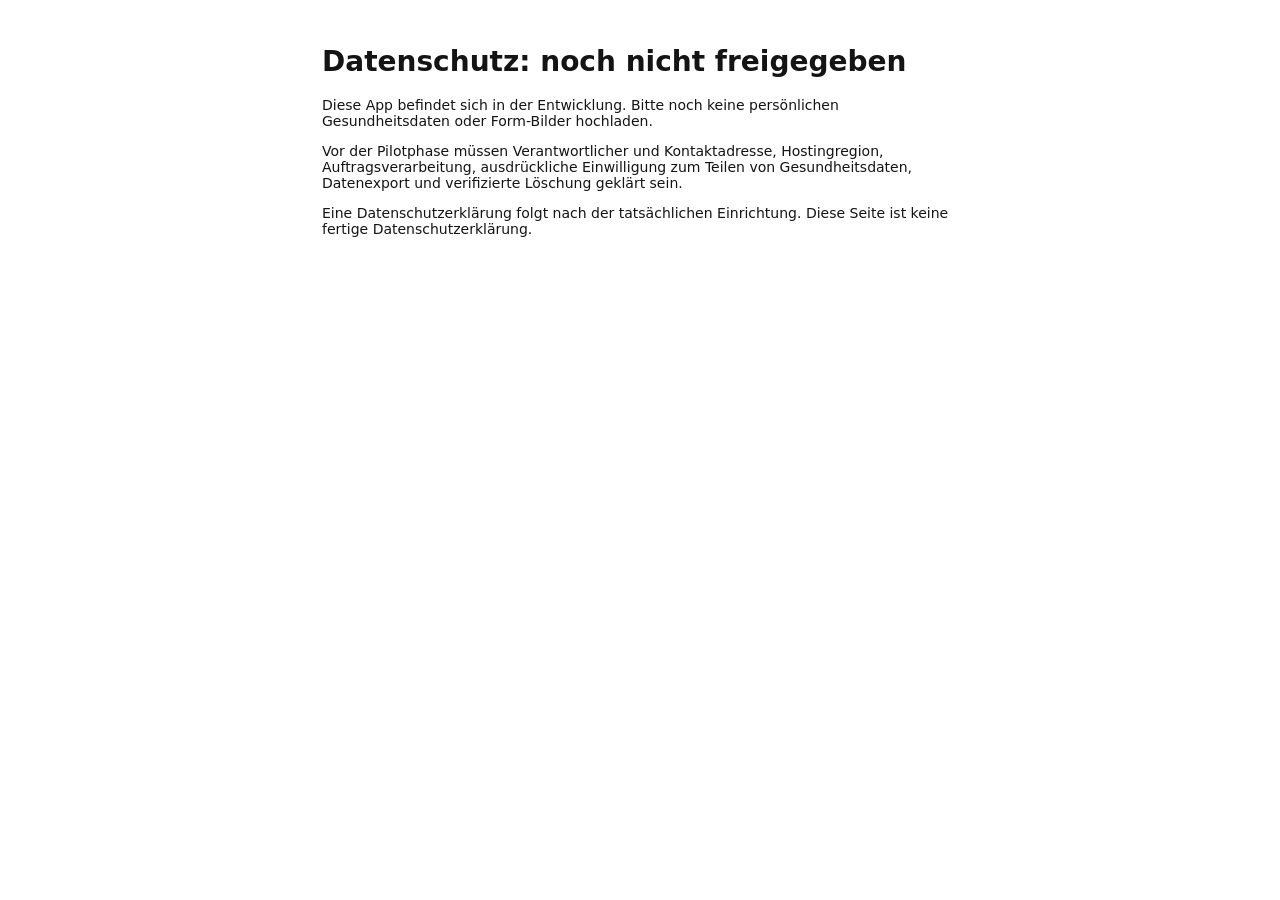
==== privacy.html @ d70b3027 "Coach dashboard v1" ====
<!doctype html><html lang="de"><head><meta charset="utf-8"><meta name="viewport" content="width=device-width,initial-scale=1"><title>Datenschutz · Entwurf · manumaniac</title><link rel="stylesheet" href="style.css"></head><body><main style="max-width:700px;margin:auto"><h1>Datenschutz: noch nicht freigegeben</h1><p>Diese App befindet sich in der Entwicklung. Bitte noch keine persönlichen Gesundheitsdaten oder Form-Bilder hochladen.</p><p>Vor der Pilotphase müssen Verantwortlicher und Kontaktadresse, Hostingregion, Auftragsverarbeitung, ausdrückliche Einwilligung zum Teilen von Gesundheitsdaten, Datenexport und verifizierte Löschung geklärt sein.</p><p>Eine Datenschutzerklärung folgt nach der tatsächlichen Einrichtung. Diese Seite ist keine fertige Datenschutzerklärung.</p></main></body></html>
---- style.css ----
:root {
  --ink: #141414; --muted: #8a8a8f; --faint: #b8b8bc; --line: #ececee; --card: #f5f5f6; --bg: #fff;
  --accent: #F5B800; --accent-soft: #fff4cc; --good: #1f9d5c; --bad: #d9402f; --r: 12px;
  font-family: -apple-system, BlinkMacSystemFont, "SF Pro Text", "Inter", system-ui, sans-serif;
  font-size: 14px; color: var(--ink); background: var(--bg);
}
* { box-sizing: border-box; }
body { margin: 0; }
button { font: inherit; cursor: pointer; color: inherit; }
input, select, textarea { font: inherit; color: inherit; }
.muted { color: var(--muted); } .small { font-size: 12px; } .grow { flex: 1; }
.good { color: var(--good); } .bad { color: var(--bad); }
.center { min-height: 100vh; display: grid; place-items: center; }
.wordmark { font-weight: 800; letter-spacing: -0.04em; }
.wordmark b { color: var(--accent); font-weight: 800; }
.tag { font-size: 11px; font-weight: 600; padding: 2px 7px; border-radius: 6px; background: var(--line); color: var(--muted); }
.tag.accent { background: var(--accent); color: var(--ink); }
.primary { background: var(--ink); color: #fff; border: 0; border-radius: var(--r); padding: 11px 18px; font-weight: 600; }
.primary:disabled { background: var(--faint); cursor: default; }
.link { background: none; border: 0; color: var(--muted); padding: 4px 0; }
.link:hover { color: var(--ink); }
.small-btn { background: var(--card); border: 0; border-radius: 9px; padding: 7px 12px; font-size: 12px; font-weight: 600; }
.small-btn:hover { background: var(--line); }
.small-btn.danger { color: var(--bad); }
.icon { background: none; border: 0; color: var(--faint); padding: 2px 5px; border-radius: 6px; }
.icon:hover { color: var(--ink); background: var(--card); }
.msg { color: var(--bad); font-size: 13px; }
.check { display: inline-flex; gap: 4px; align-items: center; }

/* login */
.login { max-width: 360px; margin: 14vh auto; display: flex; flex-direction: column; gap: 10px; padding: 0 20px; }
.login form { display: flex; flex-direction: column; gap: 10px; margin: 16px 0 6px; }
.login input { border: 0; background: var(--card); border-radius: var(--r); padding: 13px 14px; }
.login input:focus { outline: 2px solid var(--accent); }

/* layout */
.layout { display: grid; grid-template-columns: 240px 1fr; min-height: 100vh; }
aside { border-right: 1px solid var(--line); padding: 20px 14px; display: flex; flex-direction: column; gap: 4px; position: sticky; top: 0; height: 100vh; }
.side-head { display: flex; align-items: center; gap: 8px; margin-bottom: 18px; padding: 0 6px; }
.side-label { font-size: 11px; color: var(--muted); font-weight: 600; margin: 10px 6px 4px; }
.client { display: flex; flex-direction: column; align-items: flex-start; background: none; border: 0; border-radius: 10px; padding: 9px 10px; text-align: left; }
.client:hover { background: var(--card); }
.client.on { background: var(--card); box-shadow: inset 2px 0 0 var(--accent); }
.client span { font-weight: 600; } .client small { color: var(--muted); font-size: 11px; }
.invite { margin-top: 18px; padding: 0 6px; }
.code { font: 800 18px ui-monospace, Menlo, monospace; letter-spacing: 0.02em; margin: 4px 0 8px; }
.side-foot { margin-top: auto; display: flex; justify-content: space-between; align-items: center; padding: 0 6px; }
main { padding: 26px 32px 60px; min-width: 0; }
.empty { padding: 60px 0; }

/* client header */
.client-head { display: flex; justify-content: space-between; align-items: flex-end; gap: 20px; flex-wrap: wrap; }
.client-head h1 { margin: 0 0 4px; font-size: 28px; letter-spacing: -0.03em; }
.kpis { display: flex; gap: 22px; }
.kpi { display: flex; flex-direction: column; } .kpi small { color: var(--muted); font-size: 11px; }
.kpi b { font-size: 20px; letter-spacing: -0.02em; font-variant-numeric: tabular-nums; }
.tabs { display: flex; gap: 4px; align-items: center; border-bottom: 1px solid var(--line); margin: 20px 0 18px; }
.tabs > button:not(.small-btn) { background: none; border: 0; padding: 10px 12px; color: var(--muted); font-weight: 600; border-bottom: 2px solid transparent; margin-bottom: -1px; }
.tabs > button.on { color: var(--ink); border-bottom-color: var(--accent); }

/* program */
.phase-tabs { display: flex; gap: 6px; flex-wrap: wrap; align-items: center; margin-bottom: 14px; }
.chip { background: var(--card); border: 0; border-radius: 9px; padding: 7px 12px; font-weight: 600; font-size: 13px; }
.chip small { color: var(--muted); font-weight: 500; }
.chip.on { background: var(--ink); color: #fff; } .chip.on small { color: #ccc; }
.chip.dim { opacity: .55; } .chip.add { background: none; border: 1px dashed var(--faint); color: var(--muted); }
.phase-bar { display: flex; gap: 10px; align-items: flex-end; flex-wrap: wrap; margin-bottom: 14px; }
.field { display: flex; flex-direction: column; gap: 3px; min-width: 0; }
.field small { font-size: 11px; color: var(--muted); }
.field input, .field textarea, select { border: 1px solid var(--line); border-radius: 8px; padding: 6px 8px; background: #fff; }
.field textarea { min-height: 84px; resize: vertical; }
.field input:focus, .field textarea:focus, select:focus { outline: 2px solid var(--accent); border-color: transparent; }
.weeks { display: flex; gap: 6px; overflow-x: auto; padding-bottom: 4px; margin-bottom: 6px; }
.week-scope, .week { border: 1px solid var(--line); border-radius: 10px; background: #fff; padding: 6px; min-width: 120px; display: flex; flex-direction: column; gap: 3px; }
.week-scope { font-weight: 700; align-items: flex-start; justify-content: center; } .week-scope small { color: var(--muted); font-weight: 500; }
.week-scope.on, .week.on { border-color: var(--accent); box-shadow: 0 0 0 1px var(--accent); }
.week.cur .week-head { color: var(--ink); } .week.cur .week-head::after { content: " · jetzt"; color: var(--accent); font-weight: 700; }
.week-head { background: none; border: 0; text-align: left; font-weight: 700; padding: 0 2px; color: var(--muted); }
.week-head small { font-weight: 500; }
.week input { border: 0; background: var(--card); border-radius: 6px; padding: 3px 6px; font-size: 12px; width: 100%; }
.scope-hint { background: var(--accent-soft); border-radius: 8px; padding: 7px 10px; font-size: 12px; margin: 6px 0; }
.schedule { display: flex; gap: 8px; align-items: flex-end; flex-wrap: wrap; margin: 12px 0 18px; }
.schedule label { display: flex; flex-direction: column; gap: 2px; } .schedule small { font-size: 11px; color: var(--muted); }
.schedule select { padding: 4px 6px; font-size: 12px; max-width: 130px; }
.blocks { display: flex; flex-direction: column; gap: 18px; }
.block { border: 1px solid var(--line); border-radius: 14px; padding: 12px 12px 8px; }
.block header { display: flex; gap: 10px; align-items: center; margin-bottom: 8px; }
.block-title { font-size: 17px; font-weight: 700; border: 0; padding: 2px 4px; border-radius: 6px; width: 220px; letter-spacing: -0.01em; }
.warmup { flex: 1; border: 0; background: var(--card); border-radius: 7px; padding: 5px 8px; font-size: 12px; }
.block-title:focus, .warmup:focus { outline: 2px solid var(--accent); }
.block-add { display: flex; gap: 8px; }
.table-wrap { overflow-x: auto; }
table.sheet { border-collapse: separate; border-spacing: 0; width: 100%; font-variant-numeric: tabular-nums; }
.sheet th { font-size: 11px; font-weight: 600; color: var(--muted); text-align: left; padding: 4px 6px; border-bottom: 1px solid var(--line); white-space: nowrap; }
.sheet td { border-bottom: 1px solid var(--line); padding: 0; position: relative; }
.sheet td input { width: 100%; border: 0; background: transparent; padding: 7px 6px; font-size: 13px; min-width: 40px; }
.sheet td input:focus { outline: 2px solid var(--accent); outline-offset: -2px; border-radius: 4px; background: #fff; }
.sheet td.ov { background: var(--accent-soft); }
.sheet th.perf, .sheet td.perf { background: #fafafa; min-width: 112px; }
.sheet th.perf.on, .sheet td.perf.on { background: var(--accent-soft); }
.sheet td.perf input { font-weight: 600; }
.sheet td.review input { color: var(--bad); }
.note-dot { position: absolute; top: 5px; right: 5px; width: 6px; height: 6px; border-radius: 50%; background: var(--accent); pointer-events: none; }
.vid { position: absolute; right: 6px; top: 50%; transform: translateY(-50%); font-size: 10px; color: var(--faint); text-decoration: none; }
.vid:hover { color: var(--ink); }
.row-actions { white-space: nowrap; width: 1%; opacity: 0; } tr:hover .row-actions { opacity: 1; }

/* tracker */
.week-nav { display: flex; gap: 10px; align-items: center; margin-bottom: 12px; }
.tracker-table td.day { padding: 0 8px; white-space: nowrap; font-weight: 600; } .tracker-table td.day small { color: var(--muted); font-weight: 400; }
.tracker-table td.plan { padding: 0 8px; font-size: 12px; white-space: nowrap; max-width: 160px; overflow: hidden; text-overflow: ellipsis; }
.tracker-table td.plan b { color: var(--good); font-weight: 600; }
.tracker-table th small { font-weight: 400; color: var(--faint); }
.tracker-table td input { min-width: 56px; }
.tracker-table tr.today td { background: var(--accent-soft); }
.tracker-table tr.avg td { font-weight: 700; padding: 7px 6px; border-bottom: 0; }
.tracker-table .act { text-align: center; width: 36px; } .tracker-table td.act input { width: auto; }
.targets { margin-top: 26px; }
.targets h3 { font-size: 16px; margin: 0 0 12px; }
.target-grid { display: grid; grid-template-columns: repeat(auto-fill, minmax(150px, 1fr)); gap: 10px; margin-bottom: 12px; }
.target-grid.wide { grid-template-columns: 1fr 1fr; }
.fields-toggle { display: flex; gap: 12px; flex-wrap: wrap; align-items: center; margin-top: 8px; }

/* stats & checkins */
.stats, .checkins { display: grid; grid-template-columns: repeat(auto-fill, minmax(440px, 1fr)); gap: 16px; }
.card { background: var(--card); border-radius: 14px; padding: 16px; }
.card h3 { margin: 0 0 12px; font-size: 15px; display: flex; gap: 10px; align-items: baseline; flex-wrap: wrap; }
.card h3 small { font-weight: 400; font-size: 12px; }
.card select { font-size: 13px; }
.hist { margin-top: 10px; display: flex; flex-direction: column; } .hist div { display: flex; gap: 10px; padding: 5px 0; border-bottom: 1px solid var(--line); font-size: 13px; }
.hist span { width: 64px; } .hist i { color: var(--muted); font-size: 12px; }
table.plain { width: 100%; border-collapse: collapse; font-size: 13px; font-variant-numeric: tabular-nums; }
table.plain td { padding: 6px 4px; border-bottom: 1px solid var(--line); } table.plain td:last-child { text-align: right; font-weight: 700; }
.ratings { display: flex; gap: 18px; margin-bottom: 10px; } .ratings span { display: flex; flex-direction: column; } .ratings small, .qa small { font-size: 11px; color: var(--muted); }
.ratings b { font-size: 18px; } .qa p { margin: 2px 0 10px; }
.photos { display: flex; gap: 8px; } .photos img { width: 120px; height: 170px; object-fit: cover; border-radius: 10px; background: #e7e7e9; }

/* modal */
.modal-bg { position: fixed; inset: 0; background: rgba(0,0,0,.25); display: grid; place-items: center; z-index: 10; }
.modal { background: #fff; border-radius: 16px; padding: 22px; width: min(560px, 92vw); display: flex; flex-direction: column; gap: 10px; }
.modal h2 { margin: 0; font-size: 20px; }
.modal input { border: 1px solid var(--line); border-radius: 10px; padding: 10px 12px; }
.modal-actions { display: flex; justify-content: flex-end; gap: 14px; align-items: center; margin-top: 6px; }
.import-res { background: var(--card); border-radius: 10px; padding: 10px 12px; font-size: 13px; }
.import-res code { background: #fff; padding: 1px 4px; border-radius: 4px; }

@media (max-width: 800px) { .layout { grid-template-columns: 1fr; } aside { position: static; height: auto; } main { padding: 18px; } .stats, .checkins { grid-template-columns: 1fr; } }
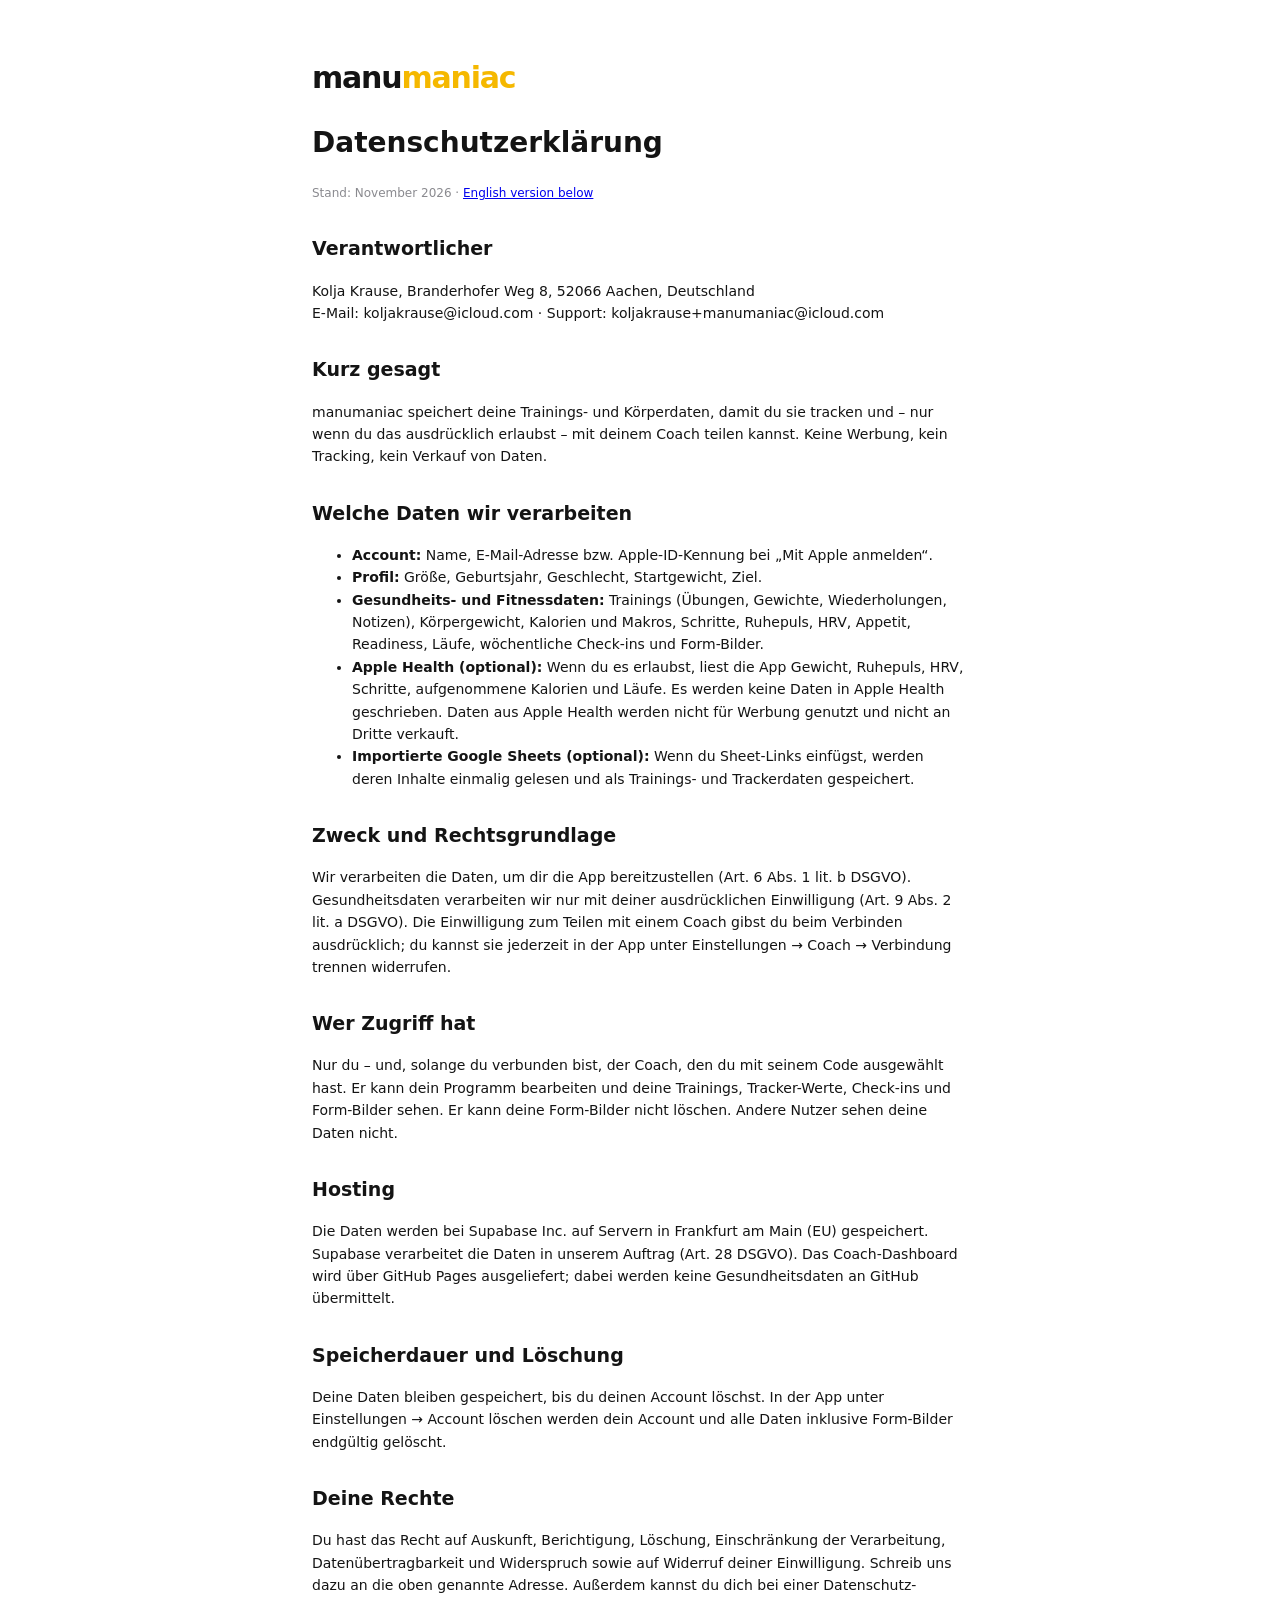
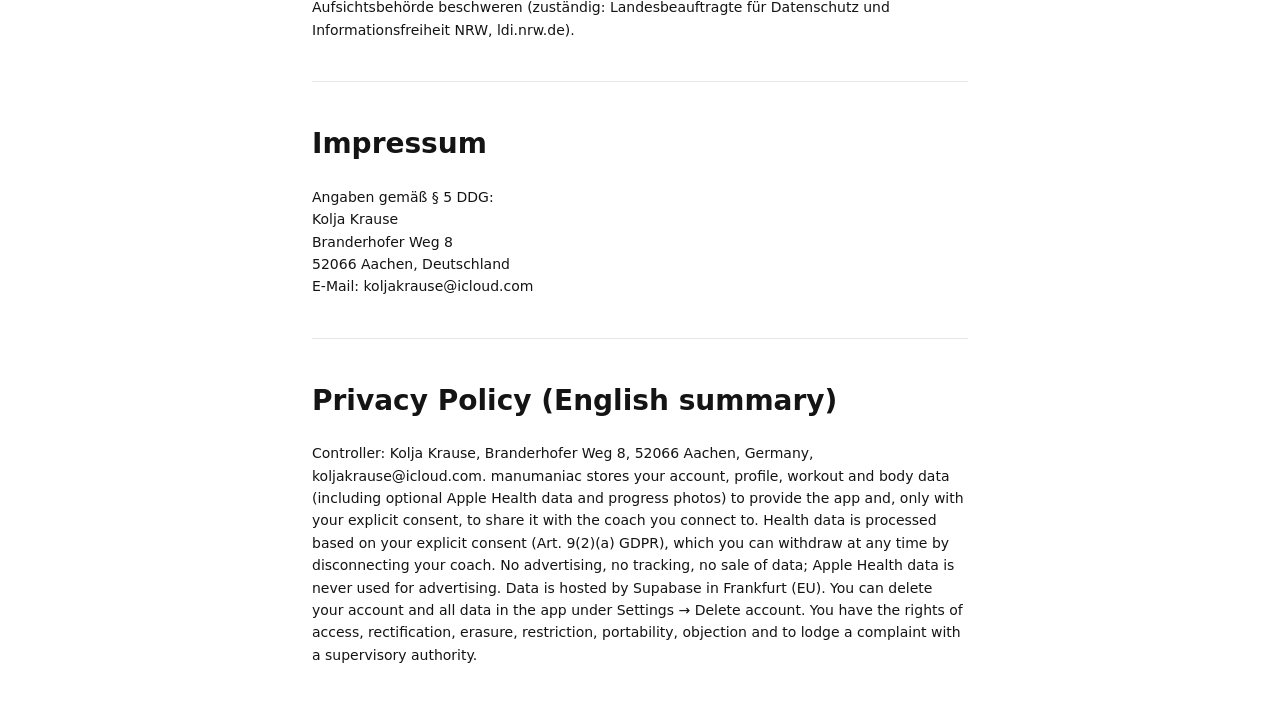
==== commit c9ec1584: "Add privacy policy and support page" ====
--- a/privacy.html
+++ b/privacy.html
@@ -1 +1,48 @@
-<!doctype html><html lang="de"><head><meta charset="utf-8"><meta name="viewport" content="width=device-width,initial-scale=1"><title>Datenschutz · Entwurf · manumaniac</title><link rel="stylesheet" href="style.css"></head><body><main style="max-width:700px;margin:auto"><h1>Datenschutz: noch nicht freigegeben</h1><p>Diese App befindet sich in der Entwicklung. Bitte noch keine persönlichen Gesundheitsdaten oder Form-Bilder hochladen.</p><p>Vor der Pilotphase müssen Verantwortlicher und Kontaktadresse, Hostingregion, Auftragsverarbeitung, ausdrückliche Einwilligung zum Teilen von Gesundheitsdaten, Datenexport und verifizierte Löschung geklärt sein.</p><p>Eine Datenschutzerklärung folgt nach der tatsächlichen Einrichtung. Diese Seite ist keine fertige Datenschutzerklärung.</p></main></body></html>+<!doctype html>
+<html lang="de">
+<head><meta charset="utf-8"><meta name="viewport" content="width=device-width,initial-scale=1">
+<title>Datenschutz & Impressum · manumaniac</title><link rel="stylesheet" href="style.css">
+<style>.doc{max-width:700px;margin:6vh auto;padding:0 22px;line-height:1.6}.doc h2{margin-top:30px;font-size:19px}.doc hr{border:0;border-top:1px solid #e6e6e6;margin:40px 0}</style></head>
+<body><main class="doc">
+<span class="wordmark" style="font-size:30px">manu<b>maniac</b></span>
+<h1>Datenschutzerklärung</h1>
+<p class="muted small">Stand: November 2026 · <a href="#en">English version below</a></p>
+
+<h2>Verantwortlicher</h2>
+<p>Kolja Krause, Branderhofer Weg 8, 52066 Aachen, Deutschland<br>E-Mail: koljakrause@icloud.com · Support: koljakrause+manumaniac@icloud.com</p>
+
+<h2>Kurz gesagt</h2>
+<p>manumaniac speichert deine Trainings- und Körperdaten, damit du sie tracken und – nur wenn du das ausdrücklich erlaubst – mit deinem Coach teilen kannst. Keine Werbung, kein Tracking, kein Verkauf von Daten.</p>
+
+<h2>Welche Daten wir verarbeiten</h2>
+<ul>
+<li><b>Account:</b> Name, E-Mail-Adresse bzw. Apple-ID-Kennung bei „Mit Apple anmelden“.</li>
+<li><b>Profil:</b> Größe, Geburtsjahr, Geschlecht, Startgewicht, Ziel.</li>
+<li><b>Gesundheits- und Fitnessdaten:</b> Trainings (Übungen, Gewichte, Wiederholungen, Notizen), Körpergewicht, Kalorien und Makros, Schritte, Ruhepuls, HRV, Appetit, Readiness, Läufe, wöchentliche Check-ins und Form-Bilder.</li>
+<li><b>Apple Health (optional):</b> Wenn du es erlaubst, liest die App Gewicht, Ruhepuls, HRV, Schritte, aufgenommene Kalorien und Läufe. Es werden keine Daten in Apple Health geschrieben. Daten aus Apple Health werden nicht für Werbung genutzt und nicht an Dritte verkauft.</li>
+<li><b>Importierte Google Sheets (optional):</b> Wenn du Sheet-Links einfügst, werden deren Inhalte einmalig gelesen und als Trainings- und Trackerdaten gespeichert.</li>
+</ul>
+
+<h2>Zweck und Rechtsgrundlage</h2>
+<p>Wir verarbeiten die Daten, um dir die App bereitzustellen (Art. 6 Abs. 1 lit. b DSGVO). Gesundheitsdaten verarbeiten wir nur mit deiner ausdrücklichen Einwilligung (Art. 9 Abs. 2 lit. a DSGVO). Die Einwilligung zum Teilen mit einem Coach gibst du beim Verbinden ausdrücklich; du kannst sie jederzeit in der App unter Einstellungen → Coach → Verbindung trennen widerrufen.</p>
+
+<h2>Wer Zugriff hat</h2>
+<p>Nur du – und, solange du verbunden bist, der Coach, den du mit seinem Code ausgewählt hast. Er kann dein Programm bearbeiten und deine Trainings, Tracker-Werte, Check-ins und Form-Bilder sehen. Er kann deine Form-Bilder nicht löschen. Andere Nutzer sehen deine Daten nicht.</p>
+
+<h2>Hosting</h2>
+<p>Die Daten werden bei Supabase Inc. auf Servern in Frankfurt am Main (EU) gespeichert. Supabase verarbeitet die Daten in unserem Auftrag (Art. 28 DSGVO). Das Coach-Dashboard wird über GitHub Pages ausgeliefert; dabei werden keine Gesundheitsdaten an GitHub übermittelt.</p>
+
+<h2>Speicherdauer und Löschung</h2>
+<p>Deine Daten bleiben gespeichert, bis du deinen Account löschst. In der App unter Einstellungen → Account löschen werden dein Account und alle Daten inklusive Form-Bilder endgültig gelöscht.</p>
+
+<h2>Deine Rechte</h2>
+<p>Du hast das Recht auf Auskunft, Berichtigung, Löschung, Einschränkung der Verarbeitung, Datenübertragbarkeit und Widerspruch sowie auf Widerruf deiner Einwilligung. Schreib uns dazu an die oben genannte Adresse. Außerdem kannst du dich bei einer Datenschutz-Aufsichtsbehörde beschweren (zuständig: Landesbeauftragte für Datenschutz und Informationsfreiheit NRW, ldi.nrw.de).</p>
+
+<hr>
+<h1>Impressum</h1>
+<p>Angaben gemäß § 5 DDG:<br>Kolja Krause<br>Branderhofer Weg 8<br>52066 Aachen, Deutschland<br>E-Mail: koljakrause@icloud.com</p>
+
+<hr>
+<h1 id="en">Privacy Policy (English summary)</h1>
+<p>Controller: Kolja Krause, Branderhofer Weg 8, 52066 Aachen, Germany, koljakrause@icloud.com. manumaniac stores your account, profile, workout and body data (including optional Apple Health data and progress photos) to provide the app and, only with your explicit consent, to share it with the coach you connect to. Health data is processed based on your explicit consent (Art. 9(2)(a) GDPR), which you can withdraw at any time by disconnecting your coach. No advertising, no tracking, no sale of data; Apple Health data is never used for advertising. Data is hosted by Supabase in Frankfurt (EU). You can delete your account and all data in the app under Settings → Delete account. You have the rights of access, rectification, erasure, restriction, portability, objection and to lodge a complaint with a supervisory authority.</p>
+</main></body></html>
